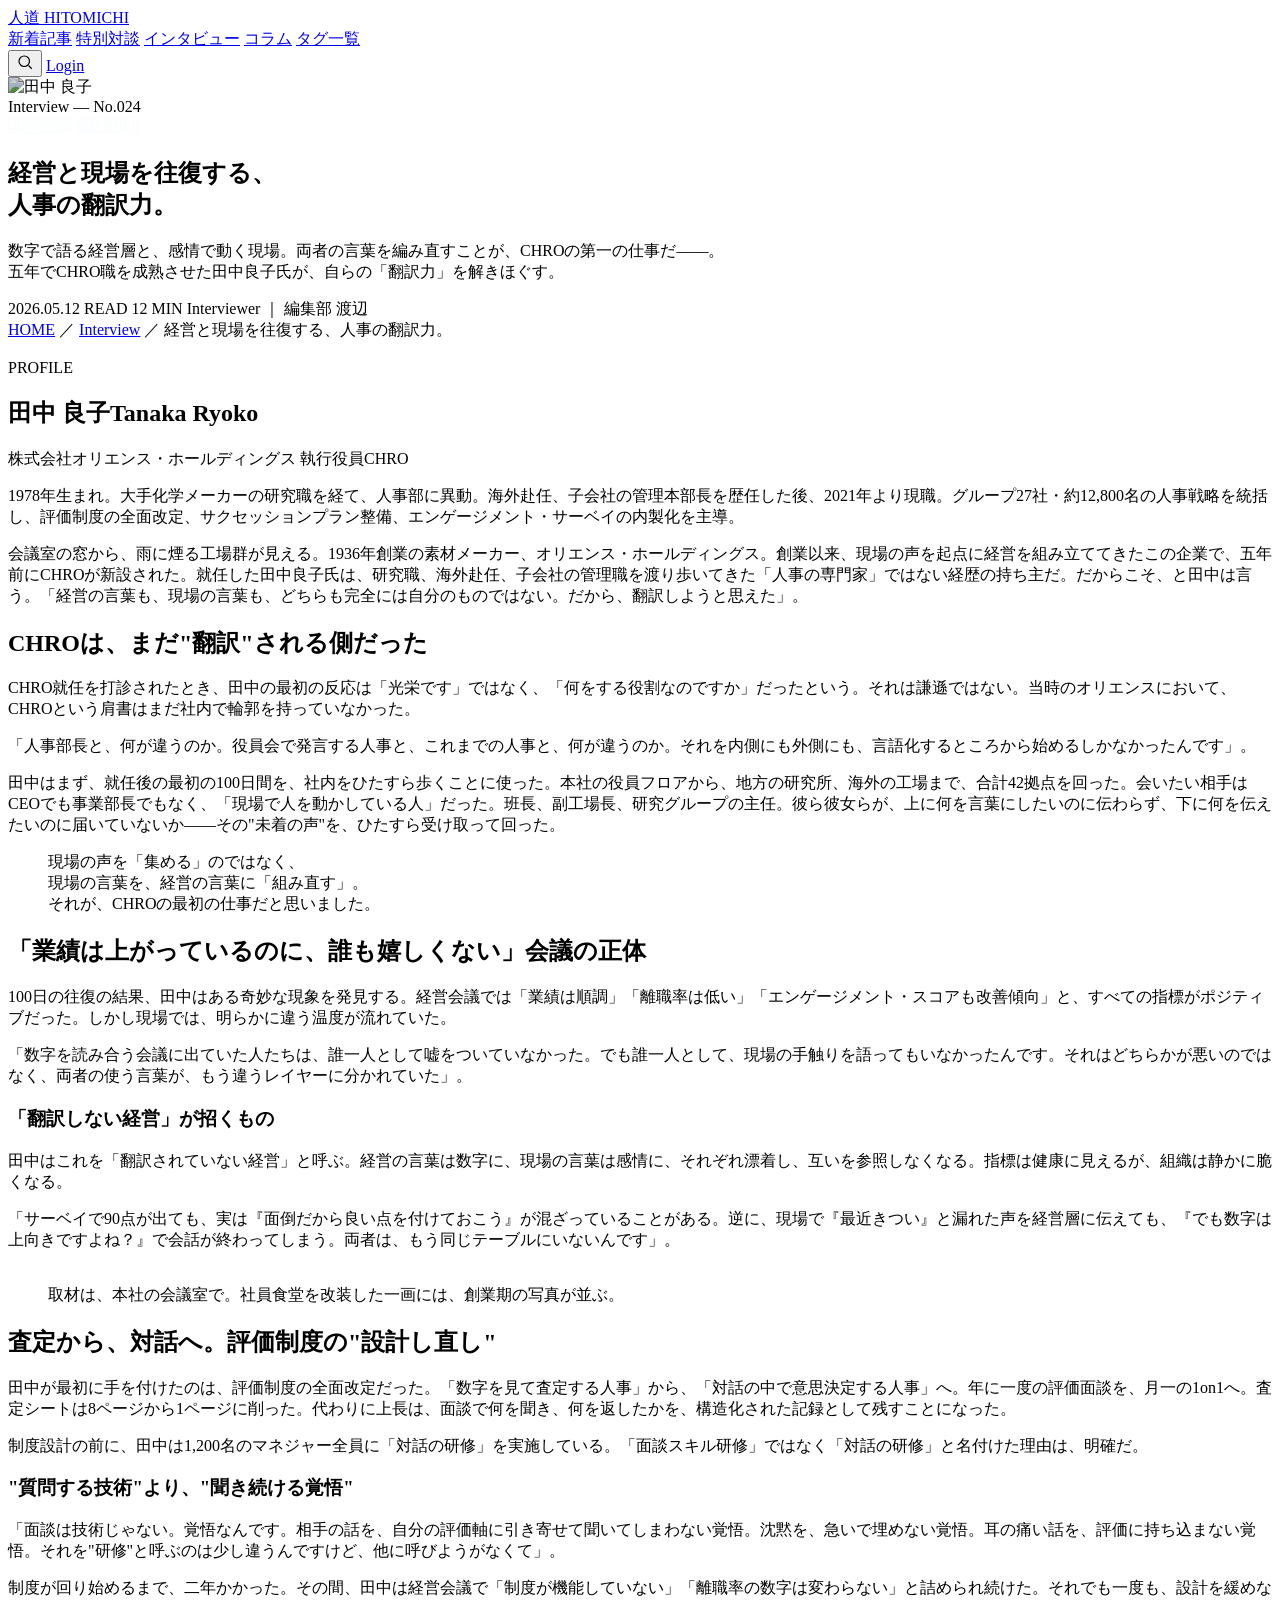
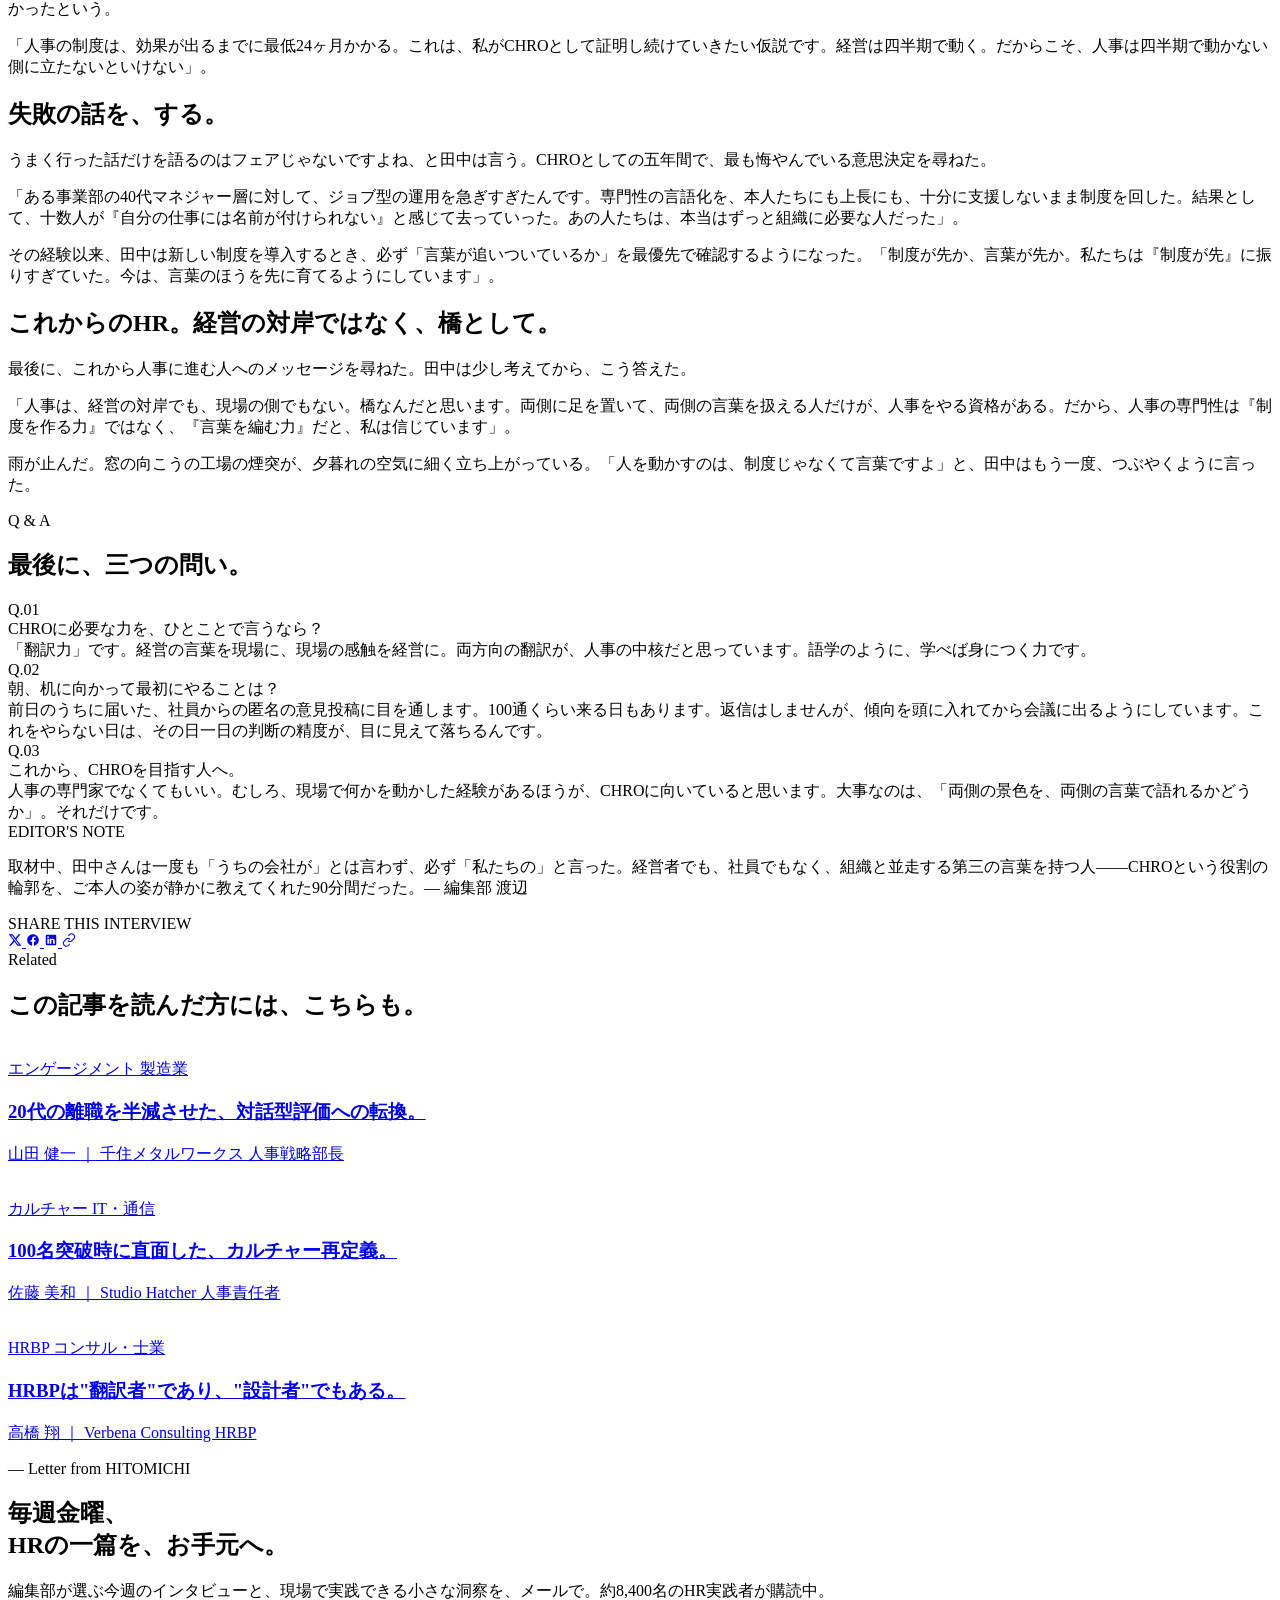
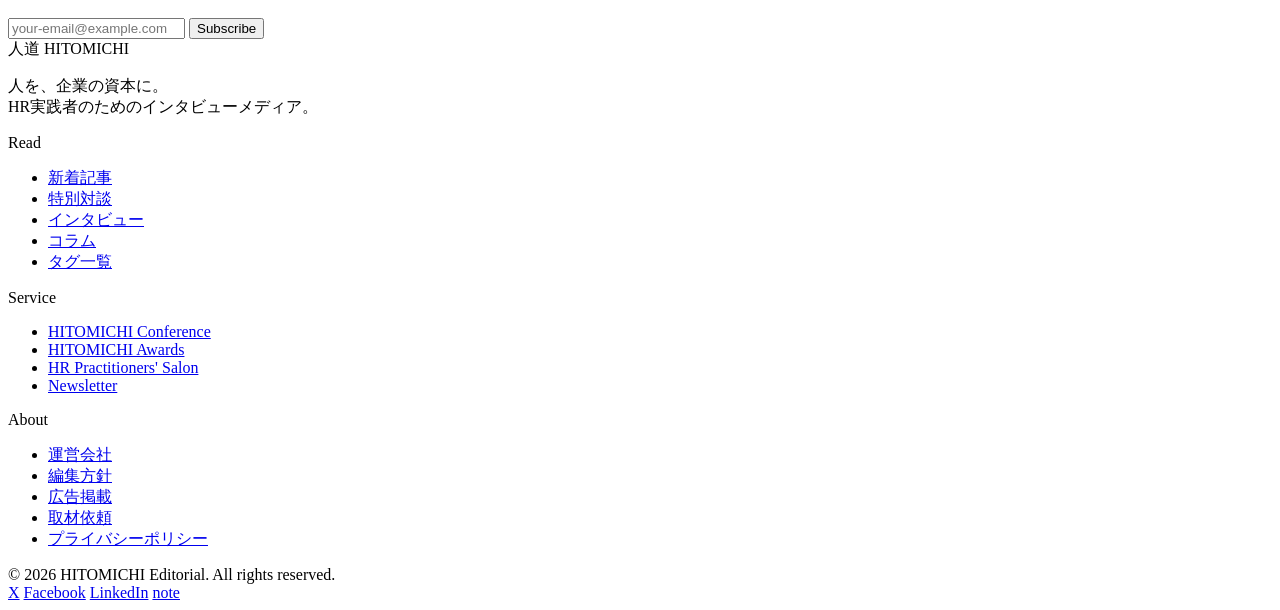
==== interview-01.html @ 43234f00 "feat: add favicon (provisional A design — navy square with white 人) ロゴ確定までの仮ファビコン。紺ベタ#1B3A5C × 白抜き「人" ====
<!DOCTYPE html>
<html lang="ja">
<head>
<meta charset="UTF-8" />
<meta name="viewport" content="width=device-width, initial-scale=1.0" />
<title>経営と現場を往復する、人事の翻訳力。 — 田中 良子 ｜ HITOMICHI 人道</title>
<meta name="description" content="株式会社オリエンス・ホールディングス 執行役員CHRO 田中良子氏が、五年間のCHRO実践で得た「人事の翻訳力」を語る。" />

<link rel="icon" type="image/svg+xml" href="assets/favicon.svg" />

<link rel="preconnect" href="https://fonts.googleapis.com" />
<link rel="preconnect" href="https://fonts.gstatic.com" crossorigin />
<link href="https://fonts.googleapis.com/css2?family=Cormorant+Garamond:ital,wght@0,400;0,500;1,400;1,500&family=Inter:wght@400;500;600&family=Noto+Sans+JP:wght@300;400;500;700&family=Noto+Serif+JP:wght@300;400;500;600;700&display=swap" rel="stylesheet" />

<script src="https://cdn.tailwindcss.com"></script>
<script>
  tailwind.config = {
    theme: {
      extend: {
        colors: {
          ink: '#0F1417',
          'ink-soft': '#4A5159',
          'ink-mute': '#8A8F95',
          paper: '#FFFFFF',
          'paper-soft': '#F6F4EF',
          'paper-tint': '#FAF8F3',
          accent: '#1B3A5C',
          'accent-deep': '#122A45',
          'accent-soft': '#E8EDF4',
          line: '#E5E2DA',
        },
        fontFamily: {
          serif: ['"Noto Serif JP"','serif'],
          sans: ['"Noto Sans JP"','sans-serif'],
        },
        maxWidth: {
          container: '1240px',
          article: '760px',
        }
      }
    }
  }
</script>

<link rel="stylesheet" href="assets/style.css" />
</head>
<body class="bg-paper text-ink">

<!-- ============ HEADER ============ -->
<header class="site-header" data-header-style="light">
  <div class="max-w-container mx-auto px-6 lg:px-10 h-[78px] flex items-center justify-between">
    <a href="index.html" class="header-logo flex items-baseline gap-3">
      <span class="font-serif-jp text-[24px] font-medium tracking-[0.18em]">人道</span>
      <span class="font-en-sans text-[10px] opacity-80">HITOMICHI</span>
    </a>
    <nav class="hidden md:flex items-center gap-9">
      <a href="index.html#latest" class="nav-link">新着記事</a>
      <a href="index.html#special" class="nav-link">特別対談</a>
      <a href="index.html#interview" class="nav-link">インタビュー</a>
      <a href="index.html#column" class="nav-link">コラム</a>
      <a href="index.html#tags" class="nav-link">タグ一覧</a>
    </nav>
    <div class="flex items-center gap-5">
      <button class="header-icon" aria-label="検索">
        <svg width="18" height="18" viewBox="0 0 24 24" fill="none" stroke="currentColor" stroke-width="1.6"><circle cx="11" cy="11" r="7"/><path d="M21 21l-4.3-4.3"/></svg>
      </button>
      <a href="#" class="btn-pill hidden sm:inline-flex"><span class="btn-pill-label">Login</span></a>
    </div>
  </div>
</header>

<!-- ============ ARTICLE HERO ============ -->
<section class="relative h-[88vh] min-h-[600px] w-full overflow-hidden">
  <img src="https://images.unsplash.com/photo-1573497019940-1c28c88b4f3e?auto=format&fit=crop&w=2400&q=80"
       alt="田中 良子" class="absolute inset-0 w-full h-full object-cover" style="filter: grayscale(0.2) contrast(1.05) brightness(0.8); object-position: center 30%;" />
  <div class="absolute inset-0 hero-overlay"></div>

  <div class="relative z-10 h-full max-w-container mx-auto px-6 lg:px-10 text-white flex flex-col justify-end pb-20 lg:pb-24">
    <div class="max-w-3xl">
      <div class="flex items-center gap-3 mb-5 text-[11px] tracking-[0.4em] uppercase opacity-90">
        <span class="inline-block w-10 h-px bg-white/80"></span>
        Interview — No.024
      </div>
      <div class="flex items-center gap-2 flex-wrap mb-6">
        <span class="meta-tag theme" style="background: rgba(232,237,244,0.15); border-color: rgba(232,237,244,0.2); color:#fff;">組織開発</span>
        <span class="meta-tag theme" style="background: rgba(232,237,244,0.15); border-color: rgba(232,237,244,0.2); color:#fff;">評価制度</span>
        <span class="meta-tag" style="background: transparent; border-color: rgba(255,255,255,0.3); color:#fff;">製造業</span>
        <span class="meta-tag" style="background: transparent; border-color: rgba(255,255,255,0.3); color:#fff;">5,000名以上</span>
      </div>
      <h1 class="font-display text-[36px] sm:text-[48px] lg:text-[60px] leading-[1.3] font-medium mb-6">
        経営と現場を往復する、<br/>人事の翻訳力。
      </h1>
      <p class="font-serif-jp text-[15px] sm:text-[16px] leading-[2] opacity-90 max-w-2xl">
        数字で語る経営層と、感情で動く現場。両者の言葉を編み直すことが、CHROの第一の仕事だ——。<br/>
        五年でCHRO職を成熟させた田中良子氏が、自らの「翻訳力」を解きほぐす。
      </p>
      <div class="mt-10 flex items-center flex-wrap gap-x-5 gap-y-2 text-[12px] tracking-[0.15em] opacity-85">
        <span>2026.05.12</span>
        <span class="inline-block w-6 h-px bg-white/40 hidden sm:inline-block"></span>
        <span>READ 12 MIN</span>
        <span class="inline-block w-6 h-px bg-white/40 hidden sm:inline-block"></span>
        <span>Interviewer ｜ 編集部 渡辺</span>
      </div>
    </div>
  </div>
</section>

<!-- ============ BREADCRUMB ============ -->
<div class="border-b border-line">
  <div class="max-w-container mx-auto px-6 lg:px-10 py-4 text-[11px] tracking-[0.1em] text-ink-mute">
    <a href="index.html" class="hover:text-accent">HOME</a> ／
    <a href="index.html#interview" class="hover:text-accent">Interview</a> ／
    <span class="text-ink">経営と現場を往復する、人事の翻訳力。</span>
  </div>
</div>

<!-- ============ ARTICLE BODY ============ -->
<article class="py-16 lg:py-24">
  <div class="max-w-article mx-auto px-6">

    <!-- Profile card -->
    <aside class="mb-16 border border-line bg-paper-tint p-7 lg:p-9 flex flex-col sm:flex-row gap-6 items-start">
      <img src="https://images.unsplash.com/photo-1573497019940-1c28c88b4f3e?auto=format&fit=crop&w=400&q=80"
           class="w-20 h-20 rounded-full object-cover" style="object-position: center 30%;" alt="" />
      <div class="flex-1">
        <div class="font-en-sans text-[10px] tracking-[0.3em] text-accent mb-2">PROFILE</div>
        <h2 class="font-serif-jp text-[22px] mb-1">田中 良子<span class="text-ink-mute text-[12px] ml-3 tracking-[0.1em]">Tanaka Ryoko</span></h2>
        <p class="text-[13px] text-ink-soft leading-[1.9] mb-3">
          株式会社オリエンス・ホールディングス 執行役員CHRO
        </p>
        <p class="text-[13px] text-ink-soft leading-[1.95]">
          1978年生まれ。大手化学メーカーの研究職を経て、人事部に異動。海外赴任、子会社の管理本部長を歴任した後、2021年より現職。グループ27社・約12,800名の人事戦略を統括し、評価制度の全面改定、サクセッションプラン整備、エンゲージメント・サーベイの内製化を主導。
        </p>
      </div>
    </aside>

    <!-- Body content -->
    <div class="article-body">
      <p class="lead">
        会議室の窓から、雨に煙る工場群が見える。1936年創業の素材メーカー、オリエンス・ホールディングス。創業以来、現場の声を起点に経営を組み立ててきたこの企業で、五年前にCHROが新設された。就任した田中良子氏は、研究職、海外赴任、子会社の管理職を渡り歩いてきた「人事の専門家」ではない経歴の持ち主だ。だからこそ、と田中は言う。「経営の言葉も、現場の言葉も、どちらも完全には自分のものではない。だから、翻訳しようと思えた」。
      </p>

      <h2>CHROは、まだ"翻訳"される側だった</h2>
      <p>
        CHRO就任を打診されたとき、田中の最初の反応は「光栄です」ではなく、「何をする役割なのですか」だったという。それは謙遜ではない。当時のオリエンスにおいて、CHROという肩書はまだ社内で輪郭を持っていなかった。
      </p>
      <p>
        「人事部長と、何が違うのか。役員会で発言する人事と、これまでの人事と、何が違うのか。それを内側にも外側にも、言語化するところから始めるしかなかったんです」。
      </p>
      <p>
        田中はまず、就任後の最初の100日間を、社内をひたすら歩くことに使った。本社の役員フロアから、地方の研究所、海外の工場まで、合計42拠点を回った。会いたい相手はCEOでも事業部長でもなく、「現場で人を動かしている人」だった。班長、副工場長、研究グループの主任。彼ら彼女らが、上に何を言葉にしたいのに伝わらず、下に何を伝えたいのに届いていないか——その"未着の声"を、ひたすら受け取って回った。
      </p>

      <blockquote class="pull-quote my-12">
        現場の声を「集める」のではなく、<br/>
        現場の言葉を、経営の言葉に「組み直す」。<br/>
        それが、CHROの最初の仕事だと思いました。
      </blockquote>

      <h2>「業績は上がっているのに、誰も嬉しくない」会議の正体</h2>
      <p>
        100日の往復の結果、田中はある奇妙な現象を発見する。経営会議では「業績は順調」「離職率は低い」「エンゲージメント・スコアも改善傾向」と、すべての指標がポジティブだった。しかし現場では、明らかに違う温度が流れていた。
      </p>
      <p>
        「数字を読み合う会議に出ていた人たちは、誰一人として嘘をついていなかった。でも誰一人として、現場の手触りを語ってもいなかったんです。それはどちらかが悪いのではなく、両者の使う言葉が、もう違うレイヤーに分かれていた」。
      </p>
      <h3>「翻訳しない経営」が招くもの</h3>
      <p>
        田中はこれを「翻訳されていない経営」と呼ぶ。経営の言葉は数字に、現場の言葉は感情に、それぞれ漂着し、互いを参照しなくなる。指標は健康に見えるが、組織は静かに脆くなる。
      </p>
      <p>
        「サーベイで90点が出ても、実は『面倒だから良い点を付けておこう』が混ざっていることがある。逆に、現場で『最近きつい』と漏れた声を経営層に伝えても、『でも数字は上向きですよね？』で会話が終わってしまう。両者は、もう同じテーブルにいないんです」。
      </p>

      <figure>
        <img src="https://images.unsplash.com/photo-1521737604893-d14cc237f11d?auto=format&fit=crop&w=1600&q=80" alt="" style="filter: grayscale(0.4) contrast(1.05);" />
        <figcaption>取材は、本社の会議室で。社員食堂を改装した一画には、創業期の写真が並ぶ。</figcaption>
      </figure>

      <h2>査定から、対話へ。評価制度の"設計し直し"</h2>
      <p>
        田中が最初に手を付けたのは、評価制度の全面改定だった。「数字を見て査定する人事」から、「対話の中で意思決定する人事」へ。年に一度の評価面談を、月一の1on1へ。査定シートは8ページから1ページに削った。代わりに上長は、面談で何を聞き、何を返したかを、構造化された記録として残すことになった。
      </p>
      <p>
        制度設計の前に、田中は1,200名のマネジャー全員に「対話の研修」を実施している。「面談スキル研修」ではなく「対話の研修」と名付けた理由は、明確だ。
      </p>
      <h3>"質問する技術"より、"聞き続ける覚悟"</h3>
      <p>
        「面談は技術じゃない。覚悟なんです。相手の話を、自分の評価軸に引き寄せて聞いてしまわない覚悟。沈黙を、急いで埋めない覚悟。耳の痛い話を、評価に持ち込まない覚悟。それを"研修"と呼ぶのは少し違うんですけど、他に呼びようがなくて」。
      </p>
      <p>
        制度が回り始めるまで、二年かかった。その間、田中は経営会議で「制度が機能していない」「離職率の数字は変わらない」と詰められ続けた。それでも一度も、設計を緩めなかったという。
      </p>
      <p>
        「人事の制度は、効果が出るまでに最低24ヶ月かかる。これは、私がCHROとして証明し続けていきたい仮説です。経営は四半期で動く。だからこそ、人事は四半期で動かない側に立たないといけない」。
      </p>

      <h2>失敗の話を、する。</h2>
      <p>
        うまく行った話だけを語るのはフェアじゃないですよね、と田中は言う。CHROとしての五年間で、最も悔やんでいる意思決定を尋ねた。
      </p>
      <p>
        「ある事業部の40代マネジャー層に対して、ジョブ型の運用を急ぎすぎたんです。専門性の言語化を、本人たちにも上長にも、十分に支援しないまま制度を回した。結果として、十数人が『自分の仕事には名前が付けられない』と感じて去っていった。あの人たちは、本当はずっと組織に必要な人だった」。
      </p>
      <p>
        その経験以来、田中は新しい制度を導入するとき、必ず「言葉が追いついているか」を最優先で確認するようになった。「制度が先か、言葉が先か。私たちは『制度が先』に振りすぎていた。今は、言葉のほうを先に育てるようにしています」。
      </p>

      <h2>これからのHR。経営の対岸ではなく、橋として。</h2>
      <p>
        最後に、これから人事に進む人へのメッセージを尋ねた。田中は少し考えてから、こう答えた。
      </p>
      <p>
        「人事は、経営の対岸でも、現場の側でもない。橋なんだと思います。両側に足を置いて、両側の言葉を扱える人だけが、人事をやる資格がある。だから、人事の専門性は『制度を作る力』ではなく、『言葉を編む力』だと、私は信じています」。
      </p>
      <p>
        雨が止んだ。窓の向こうの工場の煙突が、夕暮れの空気に細く立ち上がっている。「人を動かすのは、制度じゃなくて言葉ですよ」と、田中はもう一度、つぶやくように言った。
      </p>
    </div>

    <!-- Q&A -->
    <div class="mt-20">
      <div class="section-eyebrow mb-6">Q & A</div>
      <h2 class="font-serif-jp text-[26px] mb-12">最後に、三つの問い。</h2>

      <div class="qa-block">
        <div class="qa-label">Q.01</div>
        <div class="qa-question">CHROに必要な力を、ひとことで言うなら？</div>
        <div class="qa-answer">「翻訳力」です。経営の言葉を現場に、現場の感触を経営に。両方向の翻訳が、人事の中核だと思っています。語学のように、学べば身につく力です。</div>
      </div>

      <div class="qa-block">
        <div class="qa-label">Q.02</div>
        <div class="qa-question">朝、机に向かって最初にやることは？</div>
        <div class="qa-answer">前日のうちに届いた、社員からの匿名の意見投稿に目を通します。100通くらい来る日もあります。返信はしませんが、傾向を頭に入れてから会議に出るようにしています。これをやらない日は、その日一日の判断の精度が、目に見えて落ちるんです。</div>
      </div>

      <div class="qa-block">
        <div class="qa-label">Q.03</div>
        <div class="qa-question">これから、CHROを目指す人へ。</div>
        <div class="qa-answer">人事の専門家でなくてもいい。むしろ、現場で何かを動かした経験があるほうが、CHROに向いていると思います。大事なのは、「両側の景色を、両側の言葉で語れるかどうか」。それだけです。</div>
      </div>
    </div>

    <!-- Editor's note -->
    <div class="editor-note mt-20">
      <div class="font-en-sans text-[10px] tracking-[0.3em] text-accent mb-3">EDITOR'S NOTE</div>
      <p class="font-serif-jp text-[15px] leading-[2] text-ink">
        取材中、田中さんは一度も「うちの会社が」とは言わず、必ず「私たちの」と言った。経営者でも、社員でもなく、組織と並走する第三の言葉を持つ人——CHROという役割の輪郭を、ご本人の姿が静かに教えてくれた90分間だった。<span class="text-ink-mute text-[12px] ml-3">— 編集部 渡辺</span>
      </p>
    </div>

    <!-- Share -->
    <div class="mt-16 flex items-center justify-between flex-wrap gap-4 border-t border-line pt-8">
      <div class="font-en-sans text-[10px] tracking-[0.3em] text-ink-mute">SHARE THIS INTERVIEW</div>
      <div class="flex gap-4">
        <a href="#" class="w-10 h-10 border border-line flex items-center justify-center hover:border-accent hover:text-accent transition" aria-label="X">
          <svg width="14" height="14" viewBox="0 0 24 24" fill="currentColor"><path d="M18.244 2.25h3.308l-7.227 8.26 8.502 11.24H16.17l-5.214-6.817L4.99 21.75H1.68l7.73-8.835L1.254 2.25H8.08l4.713 6.231zm-1.161 17.52h1.833L7.084 4.126H5.117z"/></svg>
        </a>
        <a href="#" class="w-10 h-10 border border-line flex items-center justify-center hover:border-accent hover:text-accent transition" aria-label="Facebook">
          <svg width="14" height="14" viewBox="0 0 24 24" fill="currentColor"><path d="M22 12c0-5.523-4.477-10-10-10S2 6.477 2 12c0 4.991 3.657 9.128 8.438 9.878v-6.987h-2.54V12h2.54V9.797c0-2.506 1.492-3.89 3.777-3.89 1.094 0 2.238.195 2.238.195v2.46h-1.26c-1.243 0-1.63.771-1.63 1.562V12h2.773l-.443 2.89h-2.33v6.988C18.343 21.128 22 16.99 22 12"/></svg>
        </a>
        <a href="#" class="w-10 h-10 border border-line flex items-center justify-center hover:border-accent hover:text-accent transition" aria-label="LinkedIn">
          <svg width="14" height="14" viewBox="0 0 24 24" fill="currentColor"><path d="M19 3a2 2 0 0 1 2 2v14a2 2 0 0 1-2 2H5a2 2 0 0 1-2-2V5a2 2 0 0 1 2-2zM8.339 18.337v-8.59H5.667v8.59zM7.003 8.575a1.55 1.55 0 1 0 0-3.1 1.55 1.55 0 0 0 0 3.1m11.335 9.762v-4.717c0-2.598-1.404-3.806-3.275-3.806-1.51 0-2.187.83-2.564 1.412v-1.213h-2.844c.037.804 0 8.59 0 8.59h2.844v-4.797c0-.256.018-.512.094-.694.205-.51.674-1.04 1.461-1.04 1.03 0 1.442.785 1.442 1.937v4.594z"/></svg>
        </a>
        <a href="#" class="w-10 h-10 border border-line flex items-center justify-center hover:border-accent hover:text-accent transition" aria-label="Copy link">
          <svg width="14" height="14" viewBox="0 0 24 24" fill="none" stroke="currentColor" stroke-width="1.8"><path d="M10 13a5 5 0 007.07 0l3-3a5 5 0 00-7.07-7.07L11 5"/><path d="M14 11a5 5 0 00-7.07 0l-3 3a5 5 0 007.07 7.07L13 19"/></svg>
        </a>
      </div>
    </div>

  </div>
</article>

<!-- ============ RELATED ============ -->
<section class="py-20 lg:py-24 bg-paper-soft">
  <div class="max-w-container mx-auto px-6 lg:px-10">
    <div class="mb-12">
      <div class="section-eyebrow mb-4">Related</div>
      <h2 class="section-title text-[26px] lg:text-[32px]">この記事を読んだ方には、こちらも。</h2>
    </div>
    <div class="grid sm:grid-cols-2 lg:grid-cols-3 gap-x-8 gap-y-12">

      <a href="#" class="card block">
        <div class="thumb aspect-[5/4] mb-6">
          <img src="https://images.unsplash.com/photo-1472099645785-5658abf4ff4e?auto=format&fit=crop&w=1200&q=80" style="filter: grayscale(0.3);" alt="" />
        </div>
        <div class="flex items-center gap-2 flex-wrap mb-3">
          <span class="meta-tag theme">エンゲージメント</span>
          <span class="meta-tag">製造業</span>
        </div>
        <h3 class="card-title text-[18px] mb-2 leading-[1.55]">20代の離職を半減させた、対話型評価への転換。</h3>
        <p class="text-ink-mute text-[12px] tracking-[0.08em]">山田 健一 ｜ 千住メタルワークス 人事戦略部長</p>
      </a>

      <a href="#" class="card block">
        <div class="thumb aspect-[5/4] mb-6">
          <img src="https://images.unsplash.com/photo-1580489944761-15a19d654956?auto=format&fit=crop&w=1200&q=80" style="filter: grayscale(0.3);" alt="" />
        </div>
        <div class="flex items-center gap-2 flex-wrap mb-3">
          <span class="meta-tag theme">カルチャー</span>
          <span class="meta-tag">IT・通信</span>
        </div>
        <h3 class="card-title text-[18px] mb-2 leading-[1.55]">100名突破時に直面した、カルチャー再定義。</h3>
        <p class="text-ink-mute text-[12px] tracking-[0.08em]">佐藤 美和 ｜ Studio Hatcher 人事責任者</p>
      </a>

      <a href="#" class="card block">
        <div class="thumb aspect-[5/4] mb-6">
          <img src="https://images.unsplash.com/photo-1519085360753-af0119f7cbe7?auto=format&fit=crop&w=1200&q=80" style="filter: grayscale(0.3);" alt="" />
        </div>
        <div class="flex items-center gap-2 flex-wrap mb-3">
          <span class="meta-tag theme">HRBP</span>
          <span class="meta-tag">コンサル・士業</span>
        </div>
        <h3 class="card-title text-[18px] mb-2 leading-[1.55]">HRBPは"翻訳者"であり、"設計者"でもある。</h3>
        <p class="text-ink-mute text-[12px] tracking-[0.08em]">高橋 翔 ｜ Verbena Consulting HRBP</p>
      </a>

    </div>
  </div>
</section>

<!-- ============ NEWSLETTER ============ -->
<section class="py-20 lg:py-24 bg-accent text-white">
  <div class="max-w-container mx-auto px-6 lg:px-10 grid lg:grid-cols-2 gap-10 items-center">
    <div>
      <div class="font-en-sans text-[11px] tracking-[0.3em] opacity-80 mb-4">— Letter from HITOMICHI</div>
      <h2 class="font-serif-jp text-[28px] lg:text-[34px] leading-[1.4]">毎週金曜、<br/>HRの一篇を、お手元へ。</h2>
      <p class="text-[14px] leading-[2] mt-6 opacity-85 max-w-md">編集部が選ぶ今週のインタビューと、現場で実践できる小さな洞察を、メールで。約8,400名のHR実践者が購読中。</p>
    </div>
    <form class="flex items-stretch gap-3 bg-white p-2">
      <input type="email" placeholder="your-email@example.com" class="flex-1 px-4 py-3 text-ink text-[14px] focus:outline-none placeholder:text-ink-mute" />
      <button type="submit" class="bg-accent-deep text-white px-7 text-[12px] tracking-[0.2em] uppercase hover:bg-ink transition-colors">Subscribe</button>
    </form>
  </div>
</section>

<!-- ============ FOOTER ============ -->
<footer class="footer pt-16 pb-10">
  <div class="max-w-container mx-auto px-6 lg:px-10">
    <div class="grid md:grid-cols-4 gap-10 mb-14">
      <div class="md:col-span-1">
        <div class="flex items-baseline gap-3 mb-5">
          <span class="font-serif-jp text-white text-[24px] tracking-[0.18em]">人道</span>
          <span class="font-en-sans text-[10px] text-white/70">HITOMICHI</span>
        </div>
        <p class="text-[12px] leading-[2] text-white/70">人を、企業の資本に。<br/>HR実践者のためのインタビューメディア。</p>
      </div>
      <div>
        <div class="font-en-sans text-[10px] text-white/60 mb-4">Read</div>
        <ul class="space-y-3 text-[13px]">
          <li><a href="index.html#latest">新着記事</a></li>
          <li><a href="index.html#special">特別対談</a></li>
          <li><a href="index.html#interview">インタビュー</a></li>
          <li><a href="index.html#column">コラム</a></li>
          <li><a href="index.html#tags">タグ一覧</a></li>
        </ul>
      </div>
      <div>
        <div class="font-en-sans text-[10px] text-white/60 mb-4">Service</div>
        <ul class="space-y-3 text-[13px]">
          <li><a href="#">HITOMICHI Conference</a></li>
          <li><a href="#">HITOMICHI Awards</a></li>
          <li><a href="#">HR Practitioners' Salon</a></li>
          <li><a href="#">Newsletter</a></li>
        </ul>
      </div>
      <div>
        <div class="font-en-sans text-[10px] text-white/60 mb-4">About</div>
        <ul class="space-y-3 text-[13px]">
          <li><a href="#">運営会社</a></li>
          <li><a href="#">編集方針</a></li>
          <li><a href="#">広告掲載</a></li>
          <li><a href="#">取材依頼</a></li>
          <li><a href="#">プライバシーポリシー</a></li>
        </ul>
      </div>
    </div>
    <div class="border-t border-white/10 pt-6 flex flex-wrap justify-between items-center gap-4 text-[11px] text-white/50">
      <div>© 2026 HITOMICHI Editorial. All rights reserved.</div>
      <div class="flex gap-5">
        <a href="#">X</a>
        <a href="#">Facebook</a>
        <a href="#">LinkedIn</a>
        <a href="#">note</a>
      </div>
    </div>
  </div>
</footer>

<script src="assets/script.js"></script>
</body>
</html>
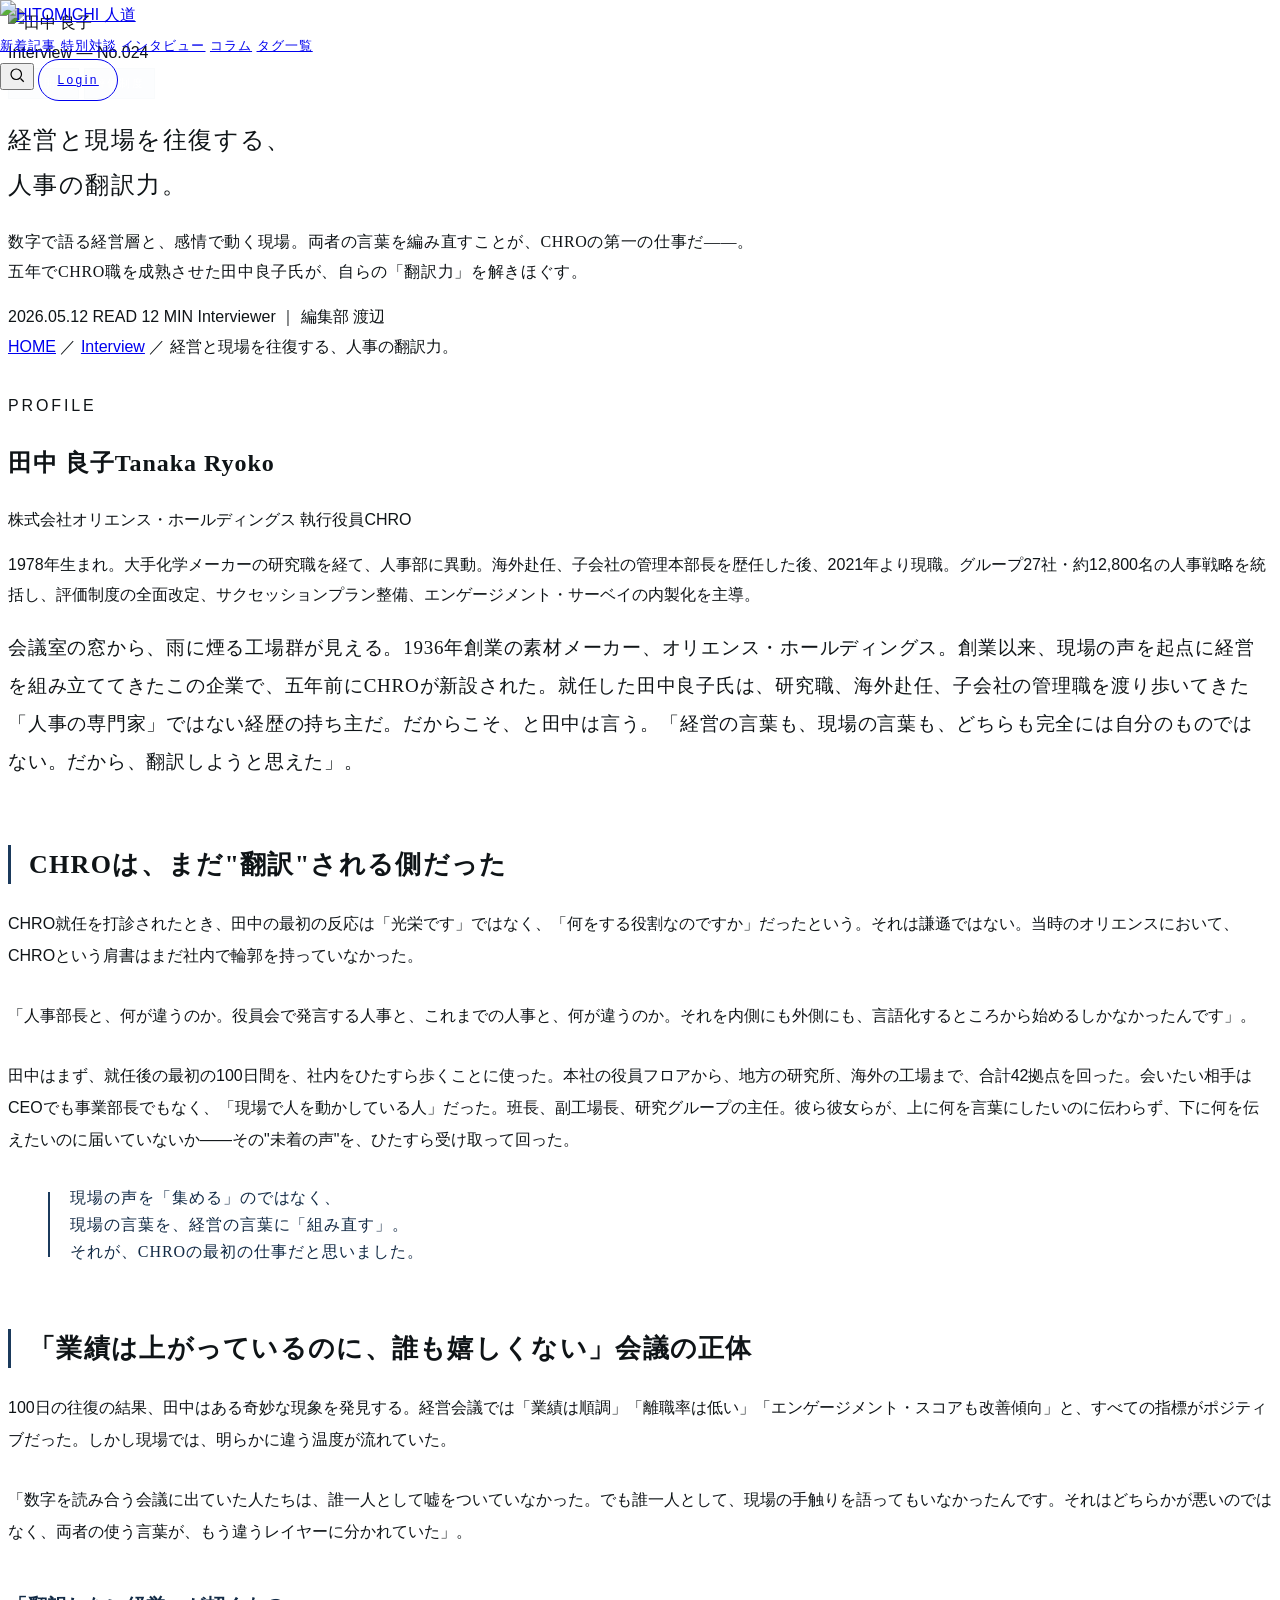
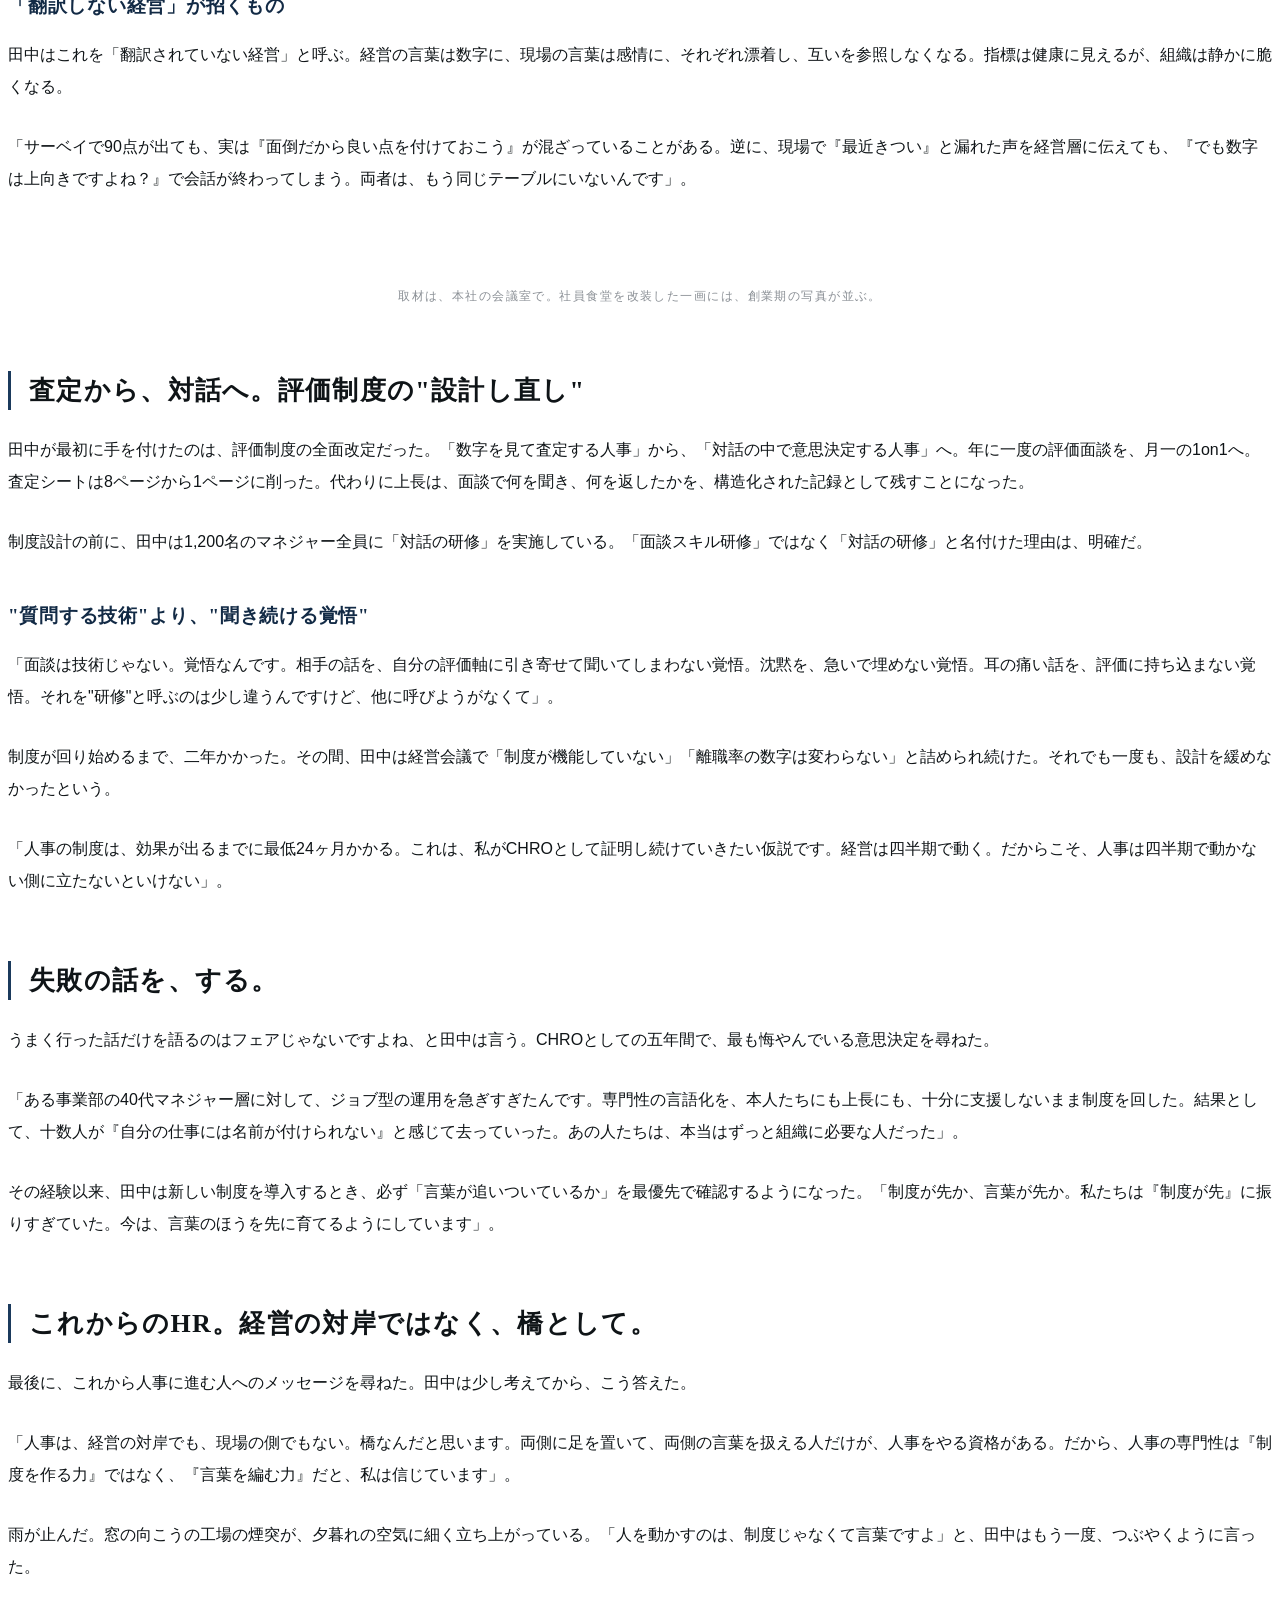
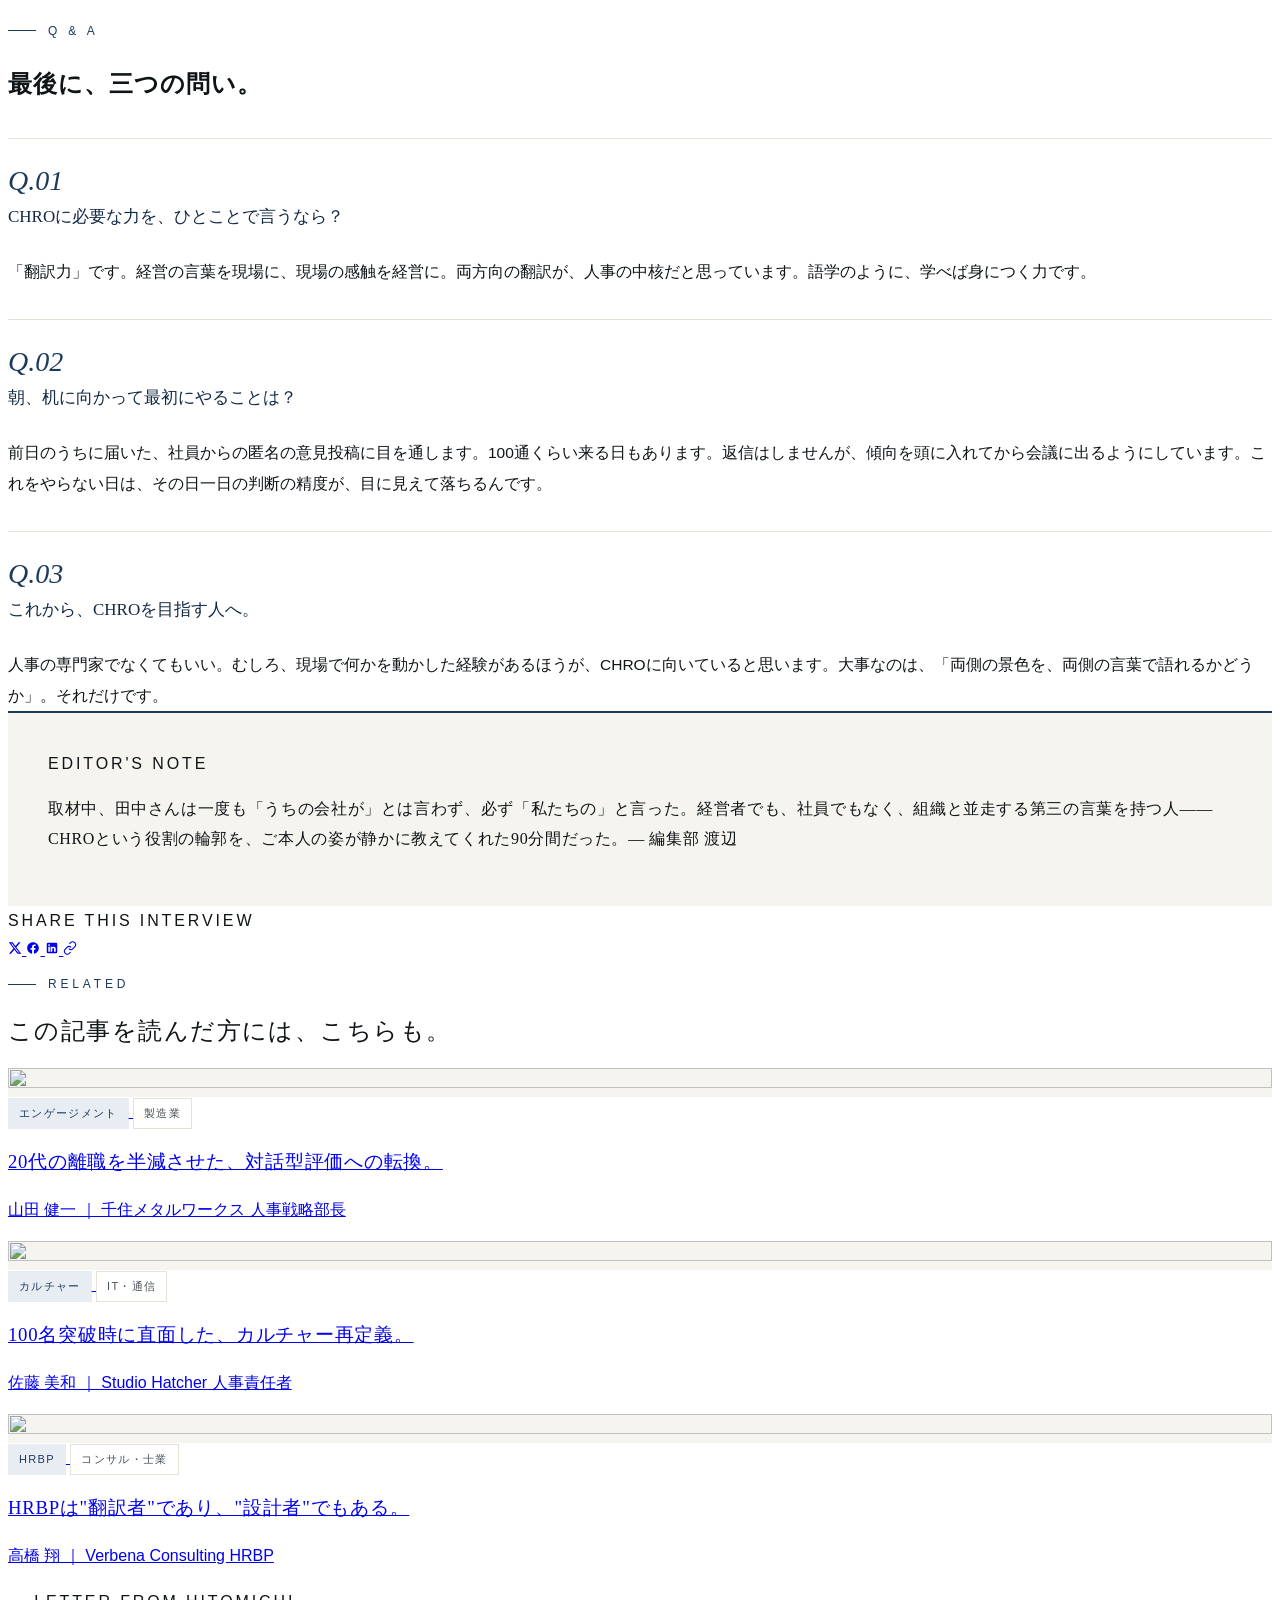
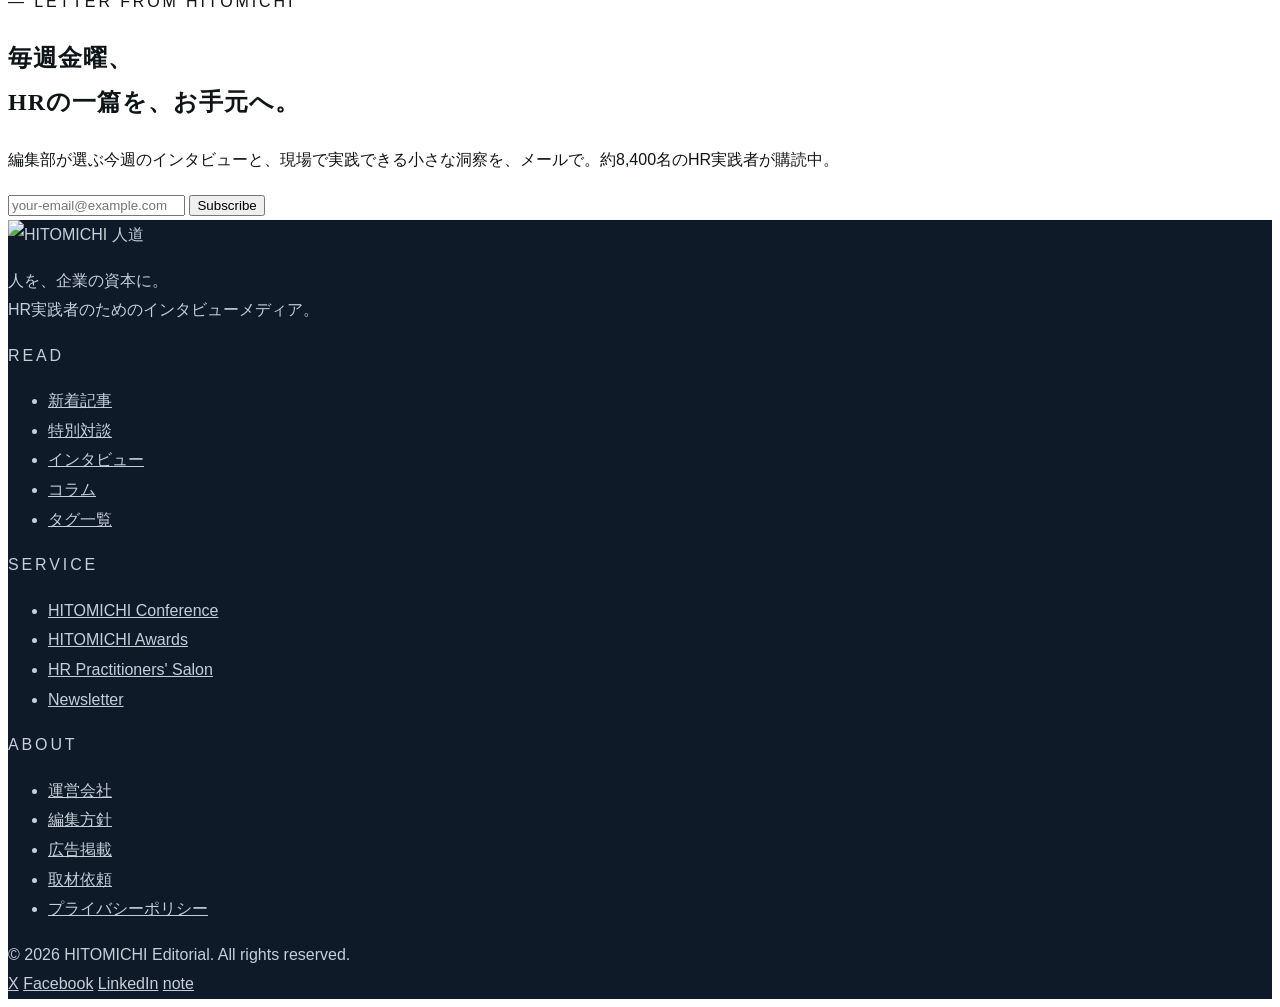
==== commit f94239b1: "fix: show white logo when header is over dark hero (top of page) ページ最上部でヘッダーがヒーロー画像（暗背景）に重なる時、黒ロゴが見え" ====
--- a/interview-01.html
+++ b/interview-01.html
@@ -6,7 +6,10 @@
 <title>経営と現場を往復する、人事の翻訳力。 — 田中 良子 ｜ HITOMICHI 人道</title>
 <meta name="description" content="株式会社オリエンス・ホールディングス 執行役員CHRO 田中良子氏が、五年間のCHRO実践で得た「人事の翻訳力」を語る。" />
 
-<link rel="icon" type="image/svg+xml" href="assets/favicon.svg" />
+<link rel="icon" type="image/png" sizes="32x32" href="assets/favicon-32.png" />
+<link rel="icon" type="image/png" sizes="16x16" href="assets/favicon-16.png" />
+<link rel="icon" type="image/png" sizes="192x192" href="assets/favicon-192.png" />
+<link rel="apple-touch-icon" sizes="180x180" href="assets/apple-touch-icon.png" />
 
 <link rel="preconnect" href="https://fonts.googleapis.com" />
 <link rel="preconnect" href="https://fonts.gstatic.com" crossorigin />
@@ -49,9 +52,9 @@
 <!-- ============ HEADER ============ -->
 <header class="site-header" data-header-style="light">
   <div class="max-w-container mx-auto px-6 lg:px-10 h-[78px] flex items-center justify-between">
-    <a href="index.html" class="header-logo flex items-baseline gap-3">
-      <span class="font-serif-jp text-[24px] font-medium tracking-[0.18em]">人道</span>
-      <span class="font-en-sans text-[10px] opacity-80">HITOMICHI</span>
+    <a href="index.html" class="header-logo flex items-center">
+      <img class="logo-dark h-10 lg:h-12 w-auto" src="assets/logo-horizontal.png" srcset="assets/logo-horizontal.png 1x, assets/logo-horizontal@2x.png 2x" alt="HITOMICHI 人道" />
+      <img class="logo-light h-10 lg:h-12 w-auto" src="assets/logo-horizontal-white.png" srcset="assets/logo-horizontal-white.png 1x, assets/logo-horizontal-white@2x.png 2x" alt="HITOMICHI 人道" />
     </a>
     <nav class="hidden md:flex items-center gap-9">
       <a href="index.html#latest" class="nav-link">新着記事</a>
@@ -341,9 +344,8 @@
   <div class="max-w-container mx-auto px-6 lg:px-10">
     <div class="grid md:grid-cols-4 gap-10 mb-14">
       <div class="md:col-span-1">
-        <div class="flex items-baseline gap-3 mb-5">
-          <span class="font-serif-jp text-white text-[24px] tracking-[0.18em]">人道</span>
-          <span class="font-en-sans text-[10px] text-white/70">HITOMICHI</span>
+        <div class="mb-5">
+          <img src="assets/logo-horizontal-white.png" srcset="assets/logo-horizontal-white.png 1x, assets/logo-horizontal-white@2x.png 2x" alt="HITOMICHI 人道" class="h-10 w-auto" />
         </div>
         <p class="text-[12px] leading-[2] text-white/70">人を、企業の資本に。<br/>HR実践者のためのインタビューメディア。</p>
       </div>
--- a/assets/style.css
+++ b/assets/style.css
@@ -0,0 +1,391 @@
+:root {
+  --ink: #0F1417;
+  --ink-soft: #4A5159;
+  --ink-mute: #8A8F95;
+  --paper: #FFFFFF;
+  --paper-soft: #F6F4EF;
+  --paper-tint: #FAF8F3;
+  --accent: #1B3A5C;
+  --accent-deep: #122A45;
+  --accent-soft: #E8EDF4;
+  --line: #E5E2DA;
+  --line-soft: #EFECE4;
+}
+
+* { -webkit-font-smoothing: antialiased; -moz-osx-font-smoothing: grayscale; }
+
+html { scroll-behavior: smooth; }
+
+body {
+  font-family: "Noto Sans JP", "Hiragino Kaku Gothic ProN", "Yu Gothic", sans-serif;
+  color: var(--ink);
+  background: var(--paper);
+  font-feature-settings: "palt";
+  line-height: 1.85;
+}
+
+.font-serif-jp {
+  font-family: "Noto Serif JP", "Hiragino Mincho ProN", "Yu Mincho", serif;
+  letter-spacing: 0.04em;
+  font-feature-settings: "palt";
+}
+
+.font-display {
+  font-family: "Noto Serif JP", "Hiragino Mincho ProN", "Yu Mincho", serif;
+  letter-spacing: 0.06em;
+  font-weight: 500;
+}
+
+.font-en {
+  font-family: "Cormorant Garamond", "Times New Roman", serif;
+  letter-spacing: 0.08em;
+  font-style: italic;
+}
+
+.font-en-sans {
+  font-family: "Inter", "Helvetica Neue", sans-serif;
+  letter-spacing: 0.18em;
+  text-transform: uppercase;
+}
+
+/* ---------- Header ---------- */
+.site-header {
+  position: fixed;
+  inset: 0 0 auto 0;
+  z-index: 50;
+  transition: background-color .35s ease, border-color .35s ease, box-shadow .35s ease, color .35s ease;
+  background: transparent;
+  border-bottom: 1px solid transparent;
+}
+.site-header.is-light { color: #fff; }
+.site-header.is-light .nav-link { color: rgba(255,255,255,.86); }
+.site-header.is-light .nav-link:hover { color: #fff; }
+.site-header.is-light .header-logo { color: #fff; }
+.site-header.is-light .header-icon { color: #fff; }
+.site-header.is-scrolled,
+.site-header.is-solid {
+  background: rgba(255,255,255,.97);
+  border-bottom-color: var(--line);
+  color: var(--ink);
+  backdrop-filter: saturate(140%) blur(6px);
+  -webkit-backdrop-filter: saturate(140%) blur(6px);
+}
+.site-header.is-scrolled .nav-link,
+.site-header.is-solid .nav-link {
+  color: var(--ink);
+}
+.site-header.is-scrolled .header-logo,
+.site-header.is-solid .header-logo,
+.site-header.is-scrolled .header-icon,
+.site-header.is-solid .header-icon {
+  color: var(--ink);
+}
+
+/* ---------- Header logo: swap black/white by header state ---------- */
+.header-logo .logo-light { display: none; }
+.header-logo .logo-dark  { display: block; }
+.site-header.is-light .header-logo .logo-light { display: block; }
+.site-header.is-light .header-logo .logo-dark  { display: none; }
+
+.nav-link {
+  position: relative;
+  font-size: 13px;
+  letter-spacing: .08em;
+  padding: 6px 0;
+}
+.nav-link::after {
+  content: "";
+  position: absolute;
+  left: 0; right: 0; bottom: 0;
+  height: 1px;
+  background: currentColor;
+  transform: scaleX(0);
+  transform-origin: left center;
+  transition: transform .35s ease;
+}
+.nav-link:hover::after { transform: scaleX(1); }
+
+/* ---------- Hero ---------- */
+.hero-overlay {
+  background:
+    linear-gradient(180deg, rgba(0,0,0,.18) 0%, rgba(0,0,0,.30) 30%, rgba(0,0,0,.62) 100%),
+    linear-gradient(180deg, rgba(27,58,92,.15) 0%, rgba(27,58,92,0) 60%);
+}
+@media (max-width: 768px) {
+  .hero-overlay {
+    background:
+      linear-gradient(180deg, rgba(0,0,0,.28) 0%, rgba(0,0,0,.42) 35%, rgba(0,0,0,.72) 100%),
+      linear-gradient(180deg, rgba(27,58,92,.2) 0%, rgba(27,58,92,0) 60%);
+  }
+}
+
+.hero-title { line-height: 1.25; }
+.hero-title .char { display: inline-block; }
+
+/* ---------- Section heads ---------- */
+.section-eyebrow {
+  display: inline-flex;
+  align-items: center;
+  gap: 12px;
+  color: var(--accent);
+  font-size: 12px;
+  letter-spacing: 0.32em;
+  text-transform: uppercase;
+}
+.section-eyebrow::before {
+  content: "";
+  width: 28px; height: 1px;
+  background: var(--accent);
+}
+.section-title {
+  font-family: "Noto Serif JP", serif;
+  font-weight: 500;
+  letter-spacing: .06em;
+  line-height: 1.35;
+}
+
+/* ---------- Facet tabs ---------- */
+.facet-tab {
+  position: relative;
+  padding: 18px 4px 16px;
+  font-size: 14px;
+  letter-spacing: .14em;
+  color: var(--ink-soft);
+  border-bottom: 2px solid transparent;
+  transition: color .25s ease, border-color .25s ease;
+}
+.facet-tab[data-active="true"] {
+  color: var(--accent);
+  border-bottom-color: var(--accent);
+}
+.facet-tab:hover { color: var(--accent); }
+
+.facet-panel { display: none; }
+.facet-panel[data-active="true"] { display: grid; }
+
+.facet-chip {
+  display: inline-flex;
+  align-items: center;
+  justify-content: space-between;
+  gap: 10px;
+  padding: 14px 18px;
+  background: #fff;
+  border: 1px solid var(--line);
+  color: var(--ink);
+  font-size: 13px;
+  letter-spacing: .06em;
+  transition: border-color .25s ease, color .25s ease, background-color .25s ease, transform .25s ease;
+}
+.facet-chip:hover {
+  border-color: var(--accent);
+  color: var(--accent);
+  transform: translateY(-1px);
+}
+.facet-chip .count {
+  color: var(--ink-mute);
+  font-size: 11px;
+  letter-spacing: 0;
+}
+.facet-chip:hover .count { color: var(--accent); }
+
+/* ---------- Cards ---------- */
+.card { transition: transform .35s ease; }
+.card:hover { transform: translateY(-4px); }
+.card .thumb {
+  overflow: hidden;
+  background: var(--paper-soft);
+}
+.card .thumb img {
+  transition: transform .8s cubic-bezier(.2,.7,.2,1);
+  width: 100%;
+  height: 100%;
+  object-fit: cover;
+  display: block;
+}
+.card:hover .thumb img { transform: scale(1.05); }
+
+.meta-tag {
+  display: inline-flex;
+  align-items: center;
+  padding: 4px 10px;
+  font-size: 11px;
+  letter-spacing: .12em;
+  color: var(--ink-soft);
+  border: 1px solid var(--line);
+  background: #fff;
+}
+.meta-tag.theme {
+  color: var(--accent);
+  border-color: var(--accent-soft);
+  background: var(--accent-soft);
+}
+
+.card-title {
+  font-family: "Noto Serif JP", serif;
+  font-weight: 500;
+  letter-spacing: .04em;
+  line-height: 1.55;
+}
+
+/* ---------- Pickup ---------- */
+.pickup-num {
+  font-family: "Cormorant Garamond", serif;
+  font-style: italic;
+  font-size: 56px;
+  line-height: 1;
+  color: var(--accent);
+}
+
+/* ---------- Quote ---------- */
+.pull-quote {
+  font-family: "Noto Serif JP", serif;
+  font-weight: 500;
+  letter-spacing: .06em;
+  line-height: 1.7;
+  color: var(--accent-deep);
+  position: relative;
+  padding-left: 22px;
+}
+.pull-quote::before {
+  content: "";
+  position: absolute;
+  left: 0; top: 8px; bottom: 8px;
+  width: 2px;
+  background: var(--accent);
+}
+
+/* ---------- Article body ---------- */
+.article-body { color: var(--ink); }
+.article-body h2 {
+  font-family: "Noto Serif JP", serif;
+  font-weight: 600;
+  letter-spacing: .05em;
+  font-size: 26px;
+  line-height: 1.5;
+  margin-top: 64px;
+  margin-bottom: 24px;
+  padding-left: 18px;
+  border-left: 3px solid var(--accent);
+}
+.article-body h3 {
+  font-family: "Noto Serif JP", serif;
+  font-weight: 600;
+  font-size: 19px;
+  letter-spacing: .04em;
+  margin-top: 40px;
+  margin-bottom: 16px;
+  color: var(--accent-deep);
+}
+.article-body p {
+  font-size: 16px;
+  line-height: 2;
+  margin-bottom: 28px;
+  color: var(--ink);
+}
+.article-body .lead {
+  font-family: "Noto Serif JP", serif;
+  font-size: 19px;
+  line-height: 2;
+  letter-spacing: .04em;
+  color: var(--ink);
+  font-weight: 500;
+}
+.article-body figure {
+  margin: 48px 0;
+}
+.article-body figcaption {
+  margin-top: 12px;
+  font-size: 12px;
+  letter-spacing: .12em;
+  color: var(--ink-mute);
+  text-align: center;
+}
+
+.qa-block {
+  border-top: 1px solid var(--line);
+  padding-top: 28px;
+  margin-top: 32px;
+}
+.qa-label {
+  font-family: "Cormorant Garamond", serif;
+  font-style: italic;
+  font-size: 28px;
+  line-height: 1;
+  color: var(--accent);
+  margin-bottom: 8px;
+}
+.qa-question {
+  font-family: "Noto Serif JP", serif;
+  font-weight: 500;
+  font-size: 17px;
+  line-height: 1.7;
+  color: var(--accent-deep);
+  margin-bottom: 24px;
+}
+.qa-answer {
+  font-size: 15.5px;
+  line-height: 2;
+  color: var(--ink);
+}
+
+/* ---------- Editor note ---------- */
+.editor-note {
+  background: var(--paper-soft);
+  padding: 36px 40px;
+  border-top: 2px solid var(--accent);
+}
+
+/* ---------- Tags cloud ---------- */
+.tag-pill {
+  display: inline-flex;
+  align-items: center;
+  padding: 8px 16px;
+  font-size: 13px;
+  color: var(--ink);
+  background: #fff;
+  border: 1px solid var(--line);
+  border-radius: 999px;
+  transition: color .25s ease, border-color .25s ease, background-color .25s ease;
+}
+.tag-pill:hover {
+  color: var(--accent);
+  border-color: var(--accent);
+  background: var(--accent-soft);
+}
+.tag-pill .hash { color: var(--ink-mute); margin-right: 4px; }
+.tag-pill:hover .hash { color: var(--accent); }
+
+/* ---------- Footer ---------- */
+.footer { background: #0E1A28; color: #C6CFD8; }
+.footer a { color: #C6CFD8; transition: color .25s; }
+.footer a:hover { color: #fff; }
+
+/* ---------- Misc ---------- */
+.divider-rule {
+  height: 1px; background: var(--line); width: 100%;
+}
+.ink-rule {
+  width: 40px; height: 1px; background: var(--ink);
+}
+
+/* Search button (header) */
+.btn-pill {
+  display: inline-flex;
+  align-items: center;
+  padding: 9px 18px;
+  border: 1px solid currentColor;
+  font-size: 12px;
+  letter-spacing: .2em;
+  border-radius: 999px;
+  transition: background-color .25s, color .25s;
+}
+.btn-pill:hover { background: currentColor; }
+.btn-pill:hover .btn-pill-label { color: var(--paper); }
+
+/* Responsive tweaks */
+@media (max-width: 768px) {
+  .article-body h2 { font-size: 22px; margin-top: 48px; }
+  .article-body h3 { font-size: 17px; }
+  .article-body p { font-size: 15px; }
+  .article-body .lead { font-size: 17px; }
+}
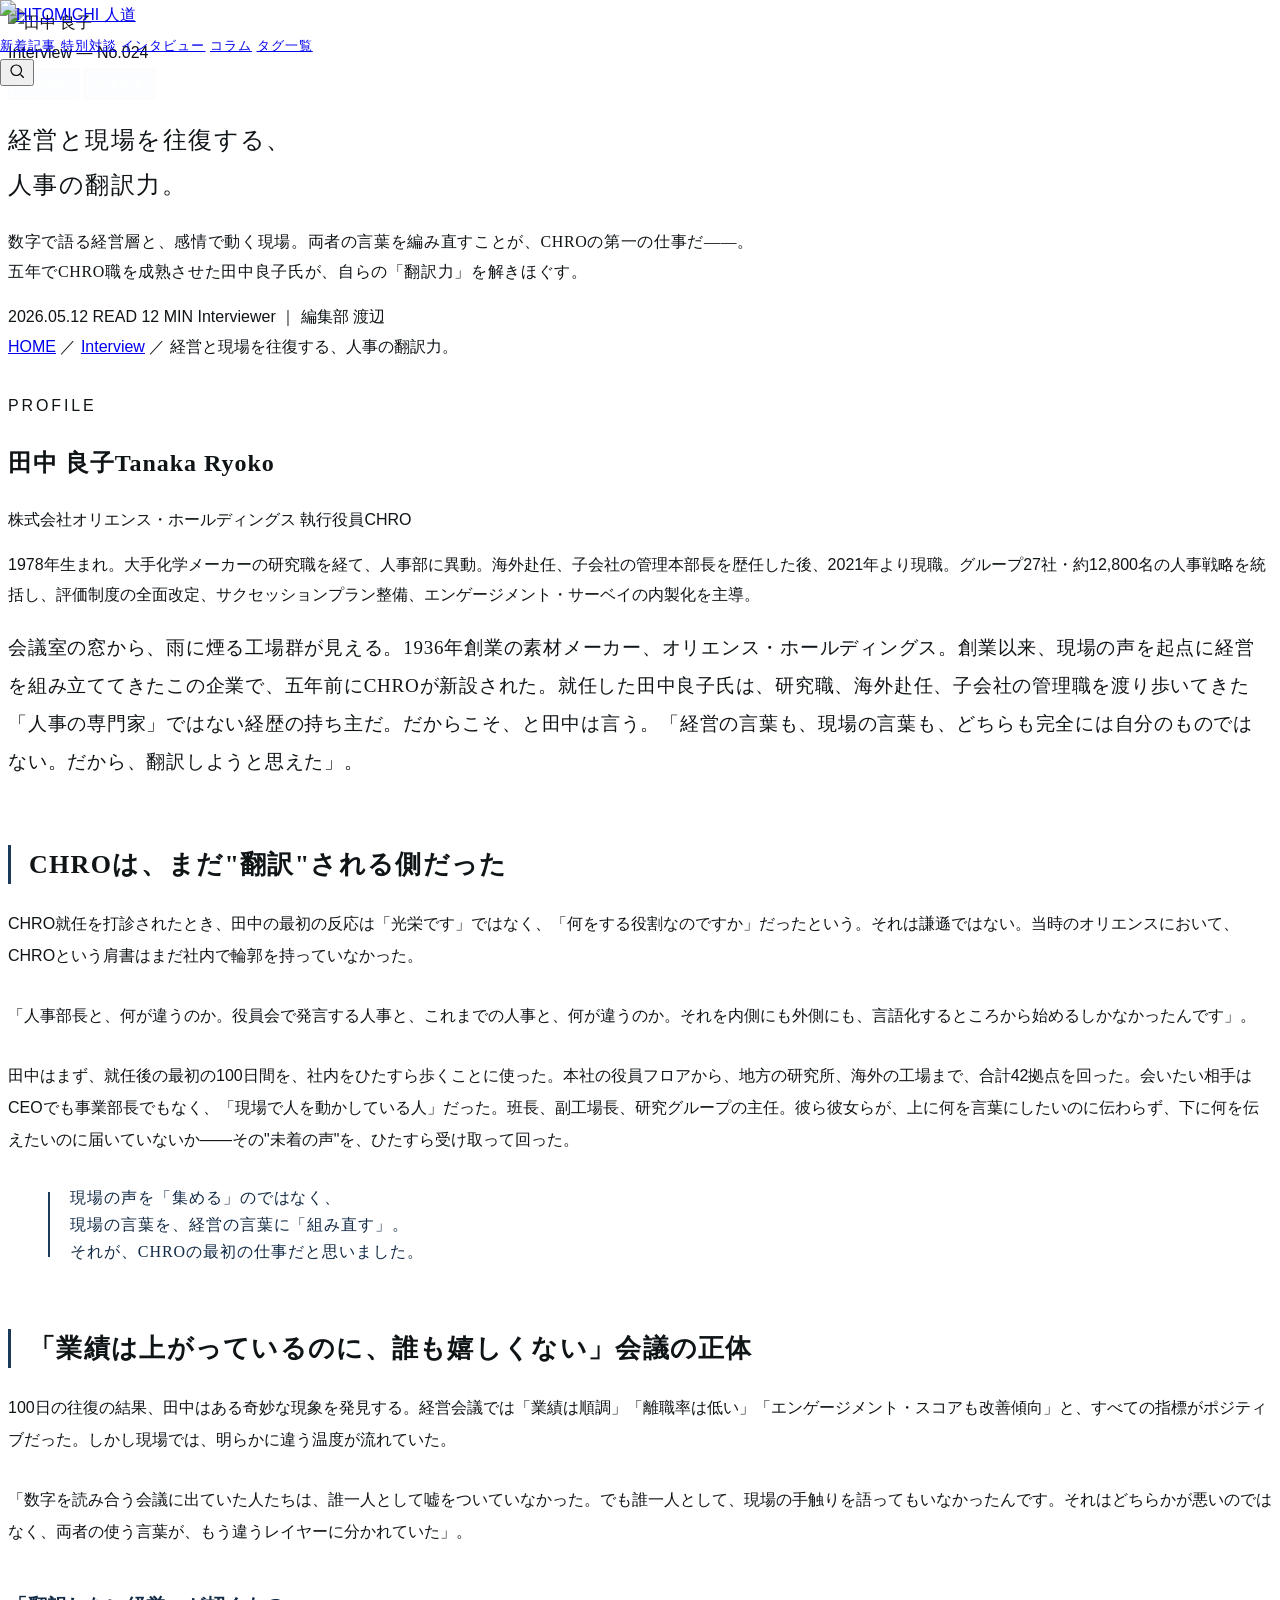
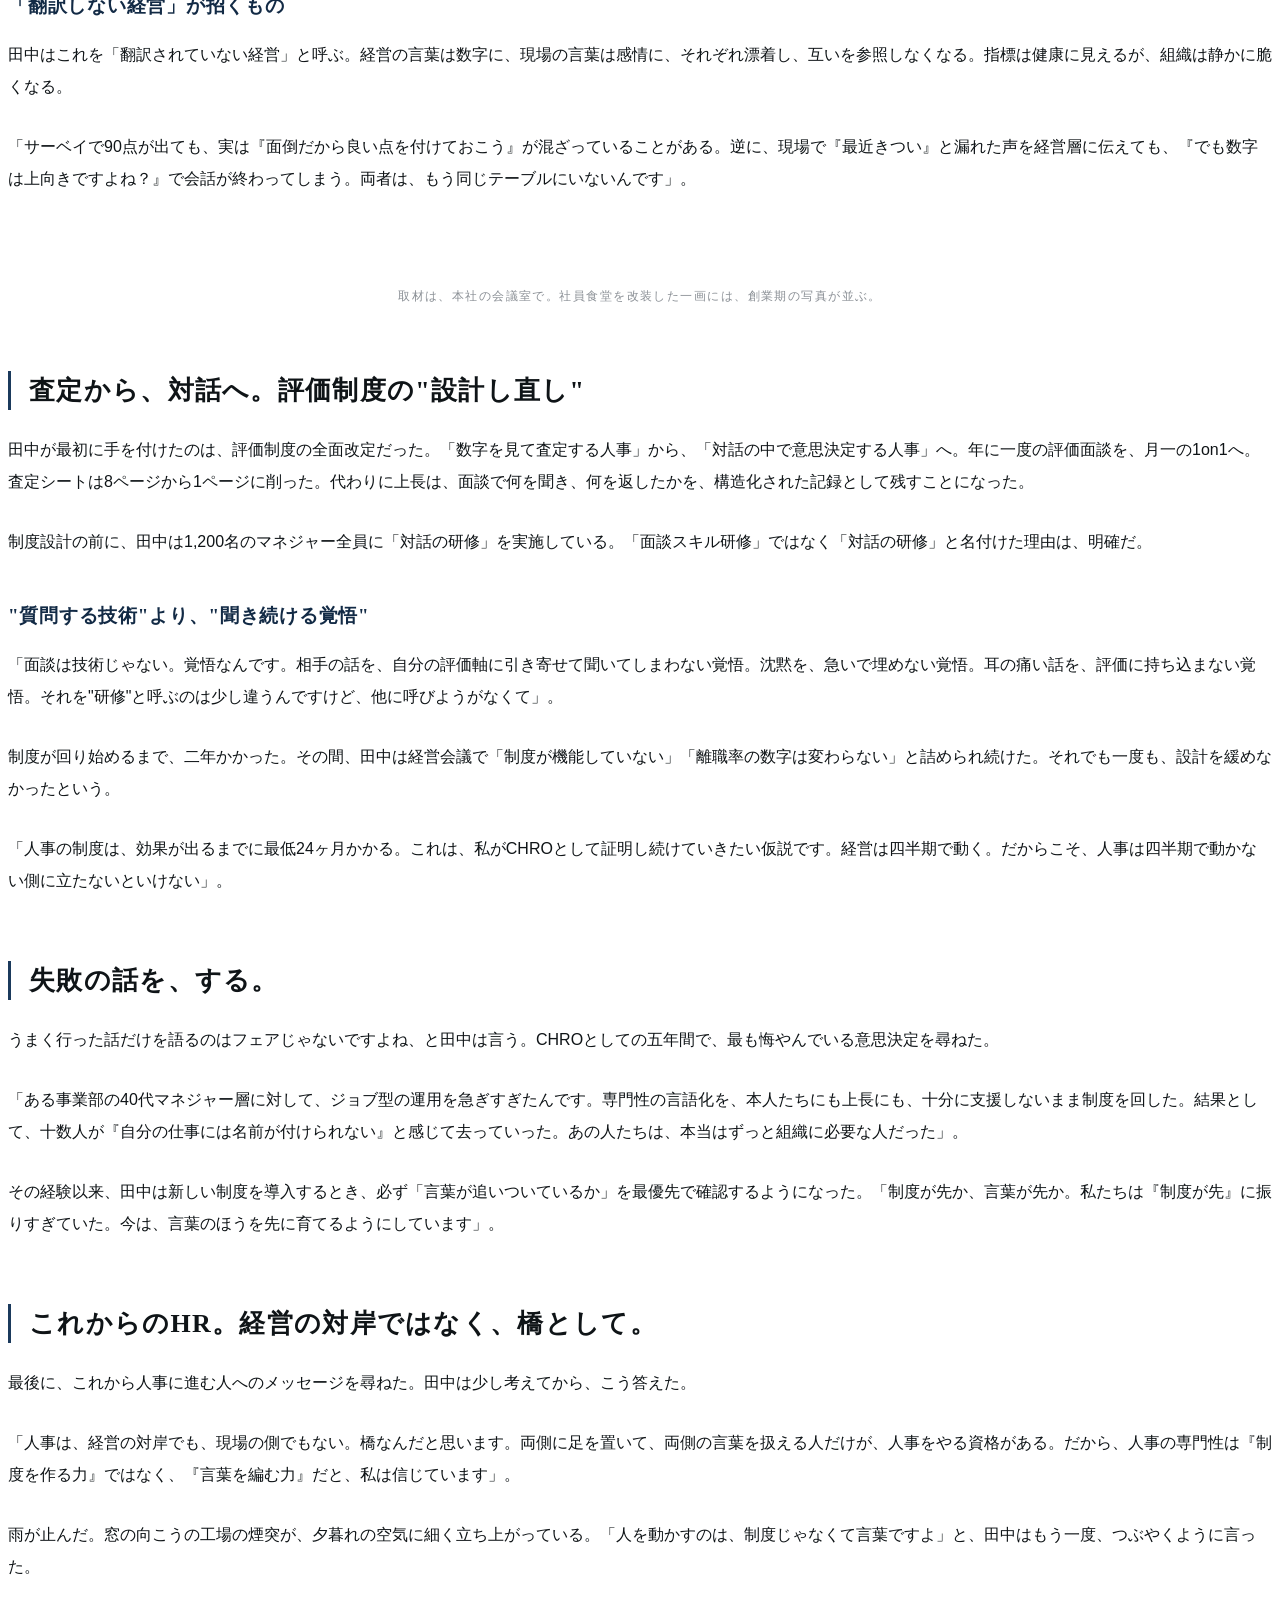
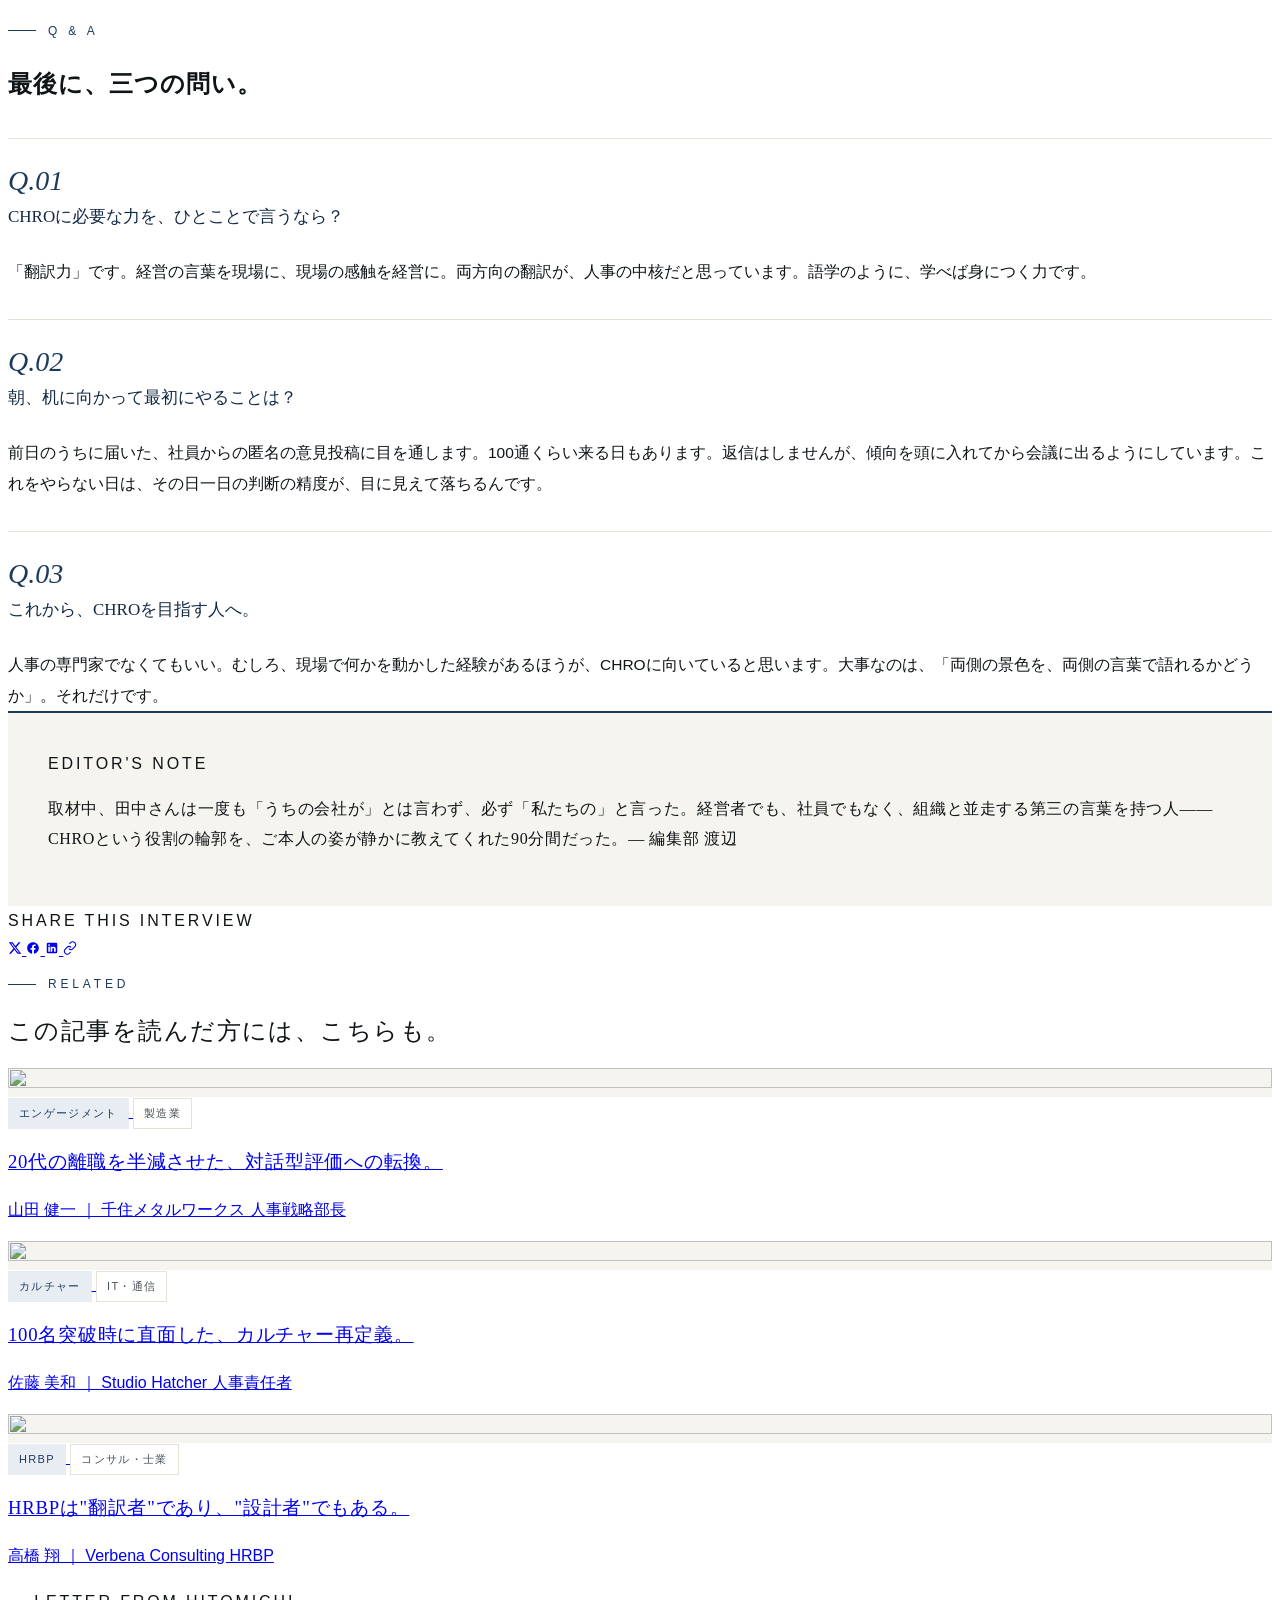
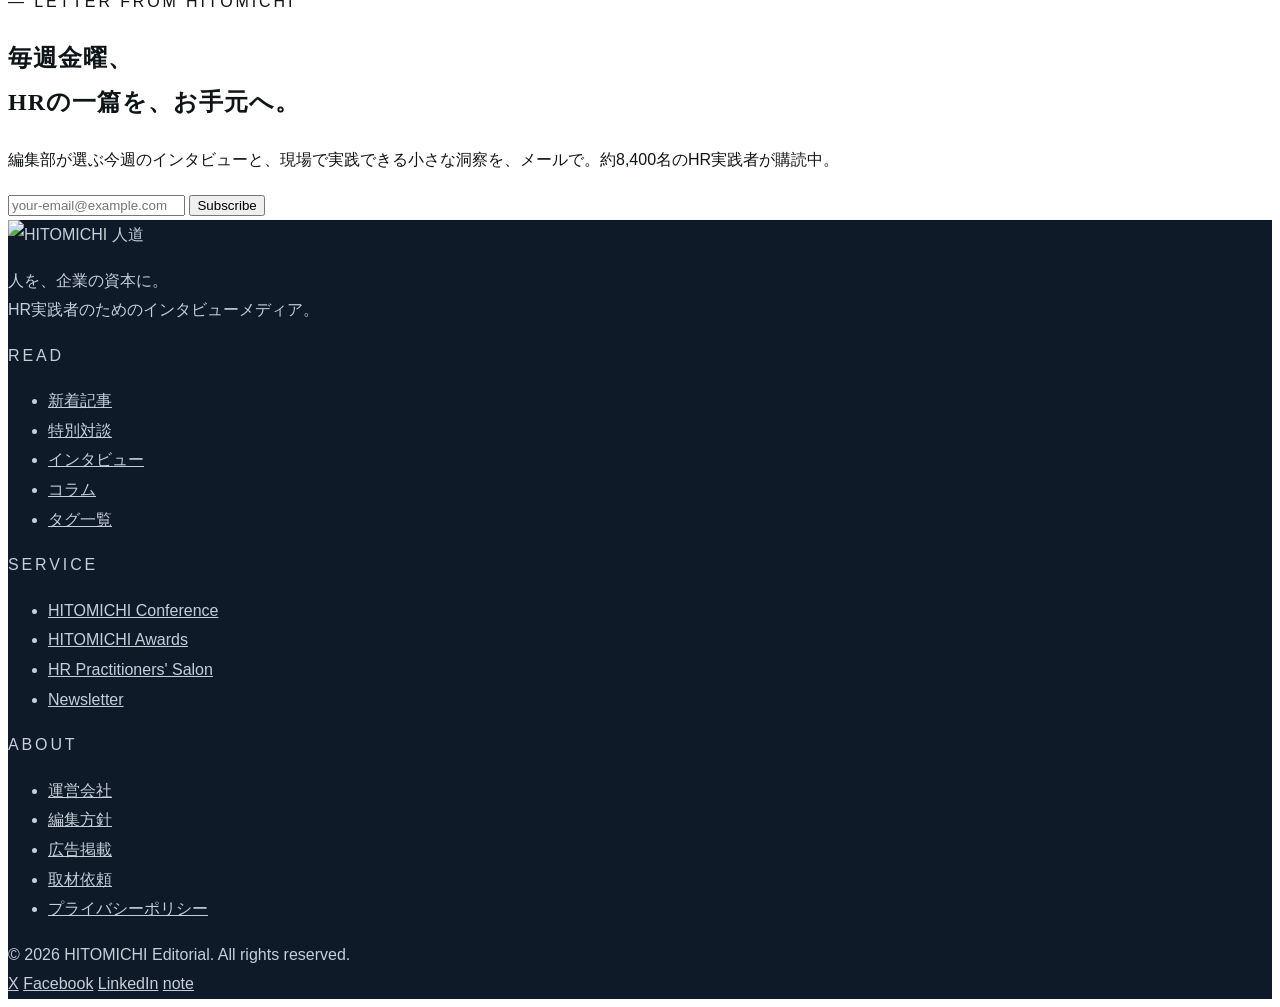
==== commit 98607410: "feat: add Coming Soon badges to placeholder cards + disable broken UI 立ち上げ期メディアとして、顧客が触っても破綻しない状態に整備" ====
--- a/interview-01.html
+++ b/interview-01.html
@@ -3,7 +3,7 @@
 <head>
 <meta charset="UTF-8" />
 <meta name="viewport" content="width=device-width, initial-scale=1.0" />
-<title>経営と現場を往復する、人事の翻訳力。 — 田中 良子 ｜ HITOMICHI 人道</title>
+<title>経営と現場を往復する、人事の翻訳力。 — 田中 良子 ｜ 人道</title>
 <meta name="description" content="株式会社オリエンス・ホールディングス 執行役員CHRO 田中良子氏が、五年間のCHRO実践で得た「人事の翻訳力」を語る。" />
 
 <link rel="icon" type="image/png" sizes="32x32" href="assets/favicon-32.png" />
@@ -67,7 +67,6 @@
       <button class="header-icon" aria-label="検索">
         <svg width="18" height="18" viewBox="0 0 24 24" fill="none" stroke="currentColor" stroke-width="1.6"><circle cx="11" cy="11" r="7"/><path d="M21 21l-4.3-4.3"/></svg>
       </button>
-      <a href="#" class="btn-pill hidden sm:inline-flex"><span class="btn-pill-label">Login</span></a>
     </div>
   </div>
 </header>
@@ -371,7 +370,7 @@
       <div>
         <div class="font-en-sans text-[10px] text-white/60 mb-4">About</div>
         <ul class="space-y-3 text-[13px]">
-          <li><a href="#">運営会社</a></li>
+          <li><a href="https://kaimaku.jp/" target="_blank" rel="noopener">運営会社</a></li>
           <li><a href="#">編集方針</a></li>
           <li><a href="#">広告掲載</a></li>
           <li><a href="#">取材依頼</a></li>
--- a/assets/style.css
+++ b/assets/style.css
@@ -87,6 +87,32 @@
 .site-header.is-light .header-logo .logo-light { display: block; }
 .site-header.is-light .header-logo .logo-dark  { display: none; }
 
+/* ---------- Coming Soon badge for placeholder cards ---------- */
+.coming-soon {
+  position: relative;
+}
+.coming-soon::after {
+  content: 'Coming Soon';
+  position: absolute;
+  top: 14px;
+  right: 14px;
+  z-index: 5;
+  background: rgba(15, 20, 23, 0.78);
+  color: #fff;
+  padding: 5px 11px;
+  font-family: 'Inter', 'Noto Sans JP', sans-serif;
+  font-size: 10px;
+  font-weight: 500;
+  letter-spacing: 0.2em;
+  text-transform: uppercase;
+  backdrop-filter: blur(4px);
+  -webkit-backdrop-filter: blur(4px);
+  border: 1px solid rgba(255, 255, 255, 0.15);
+  pointer-events: none;
+}
+.coming-soon { cursor: default; }
+.coming-soon * { pointer-events: none; }
+
 .nav-link {
   position: relative;
   font-size: 13px;
